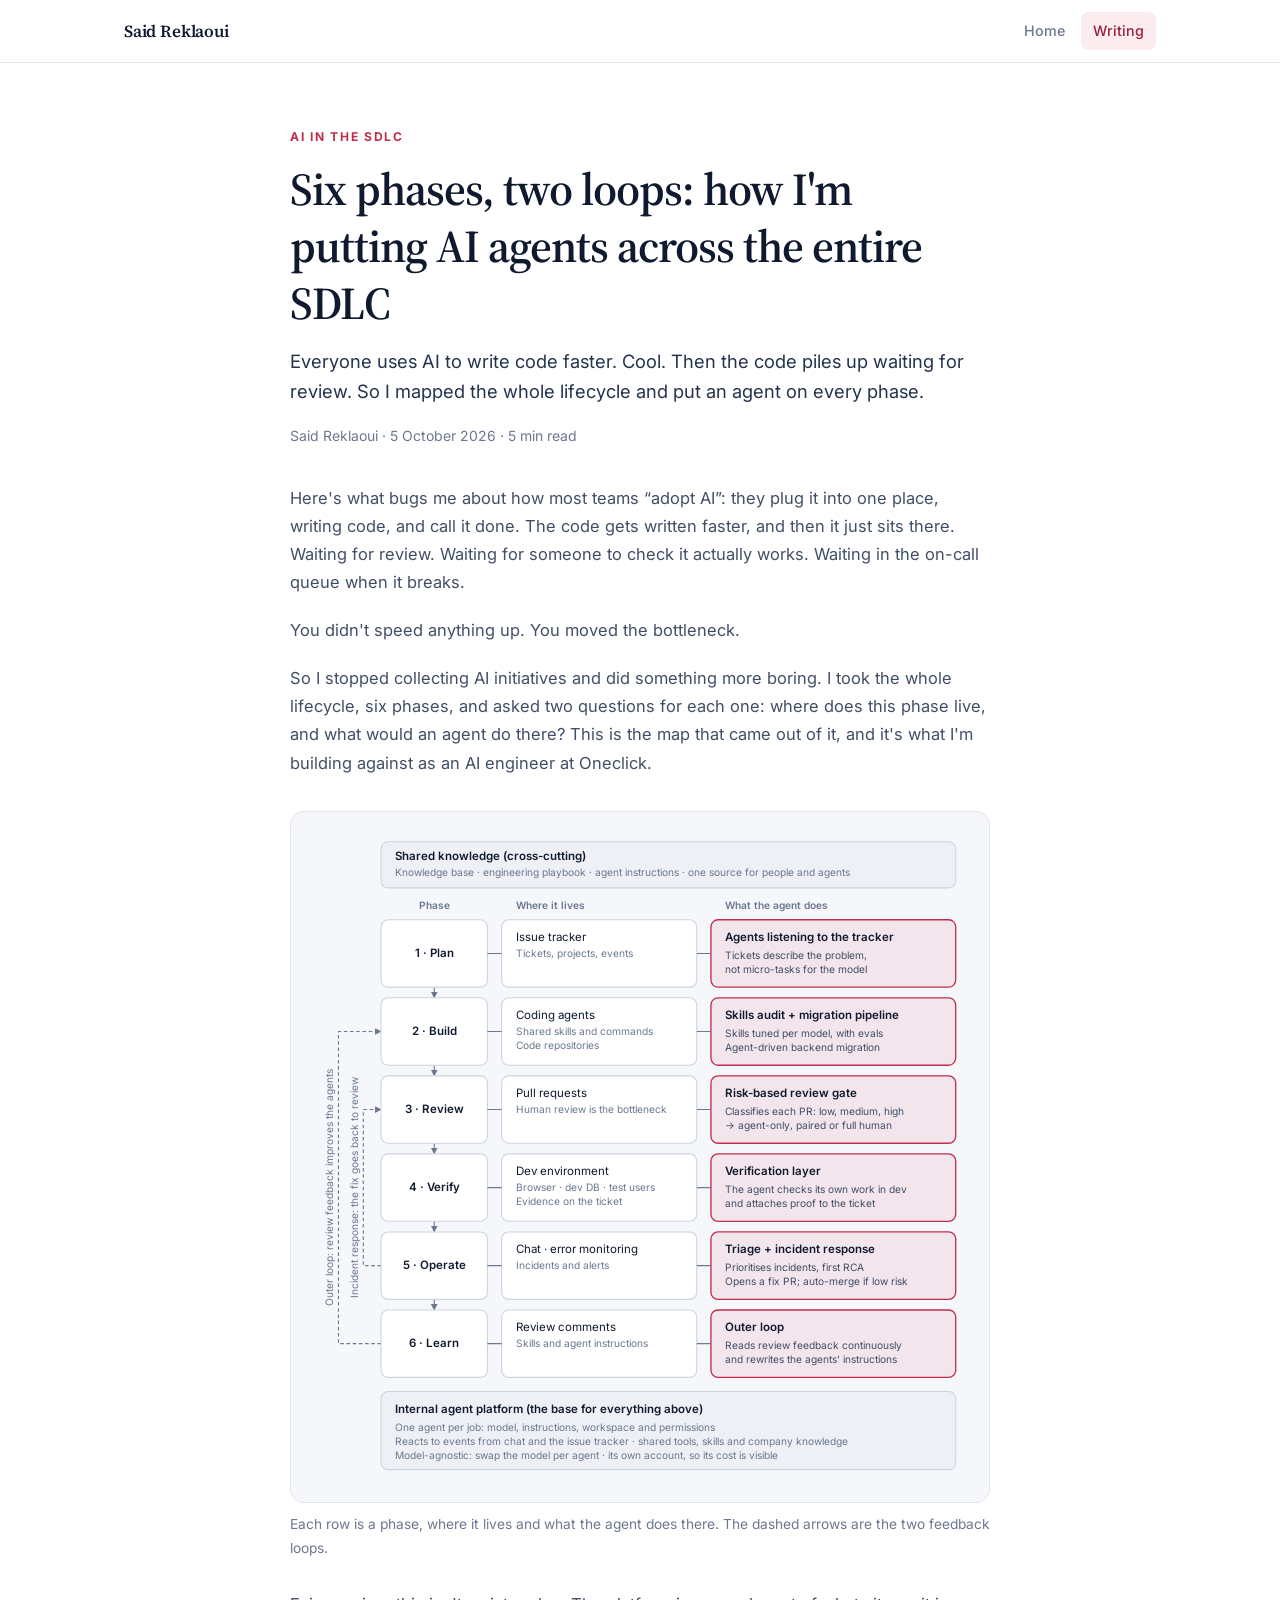
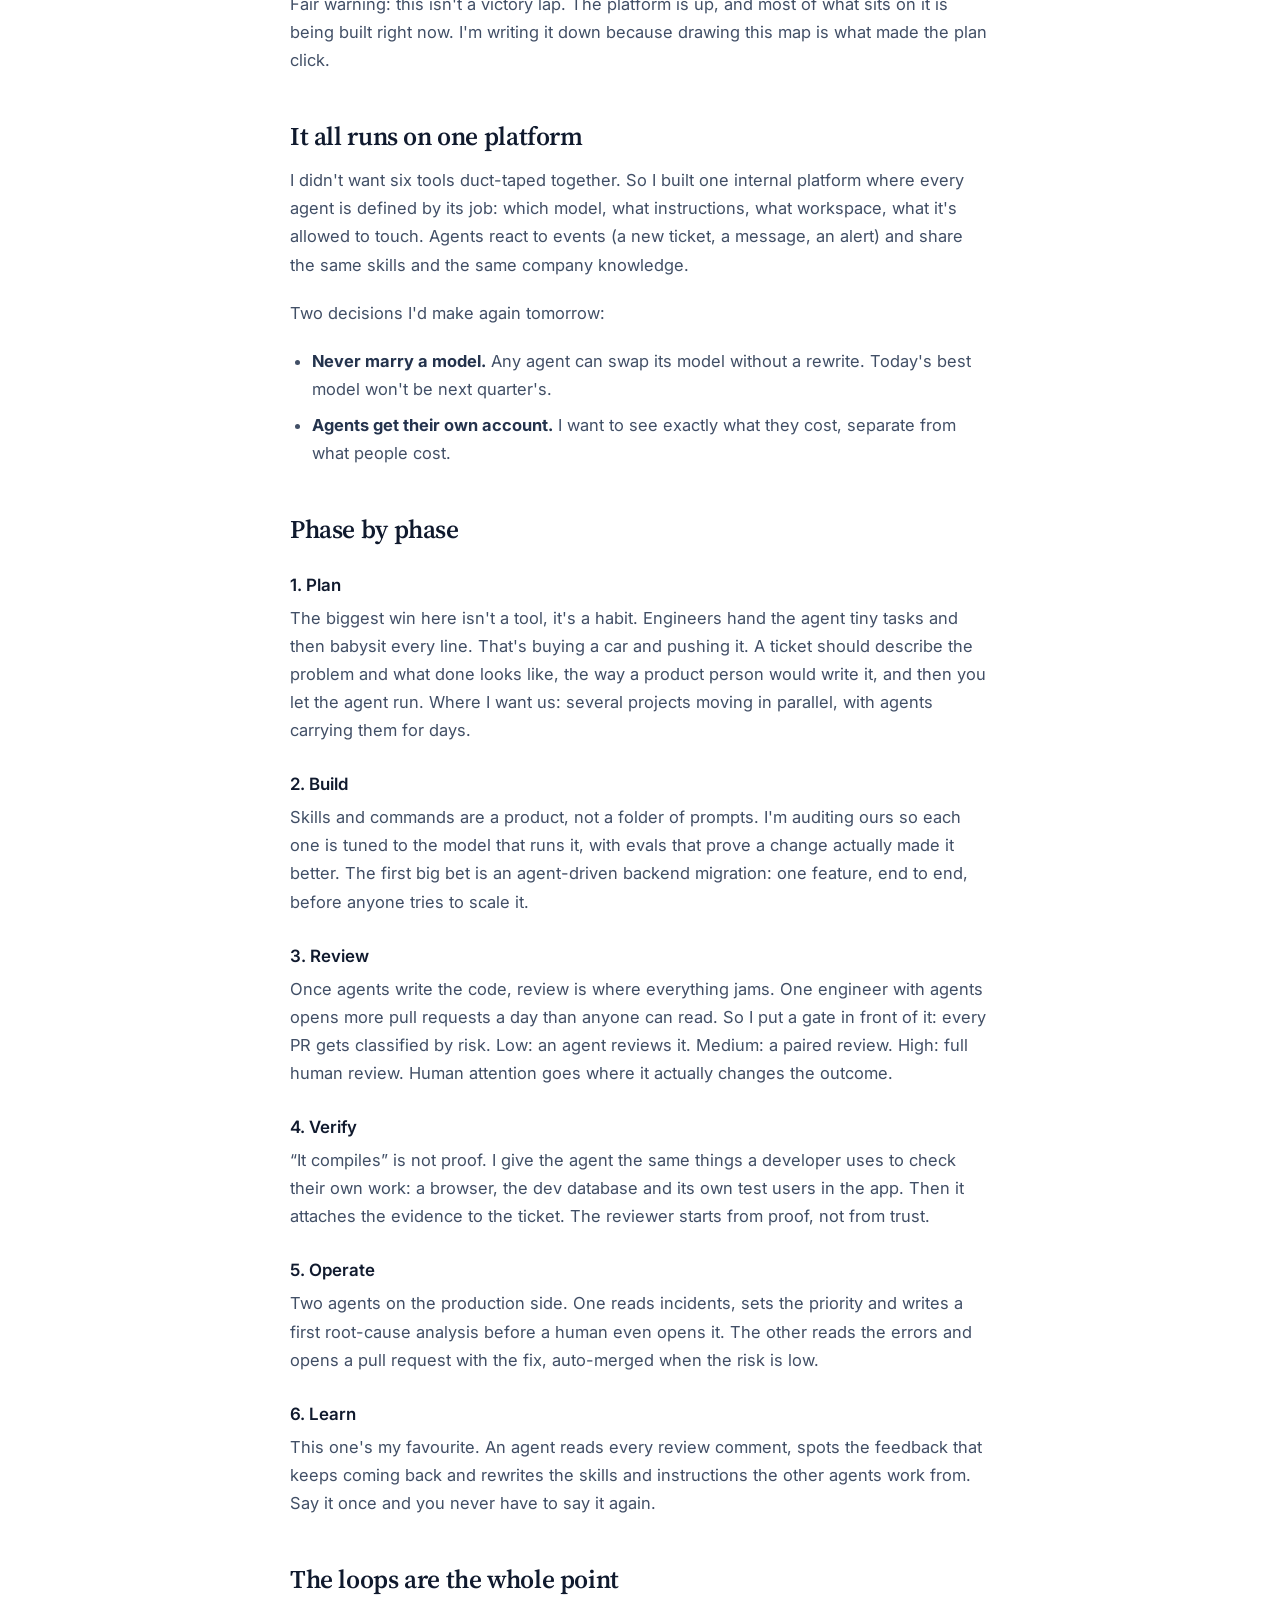
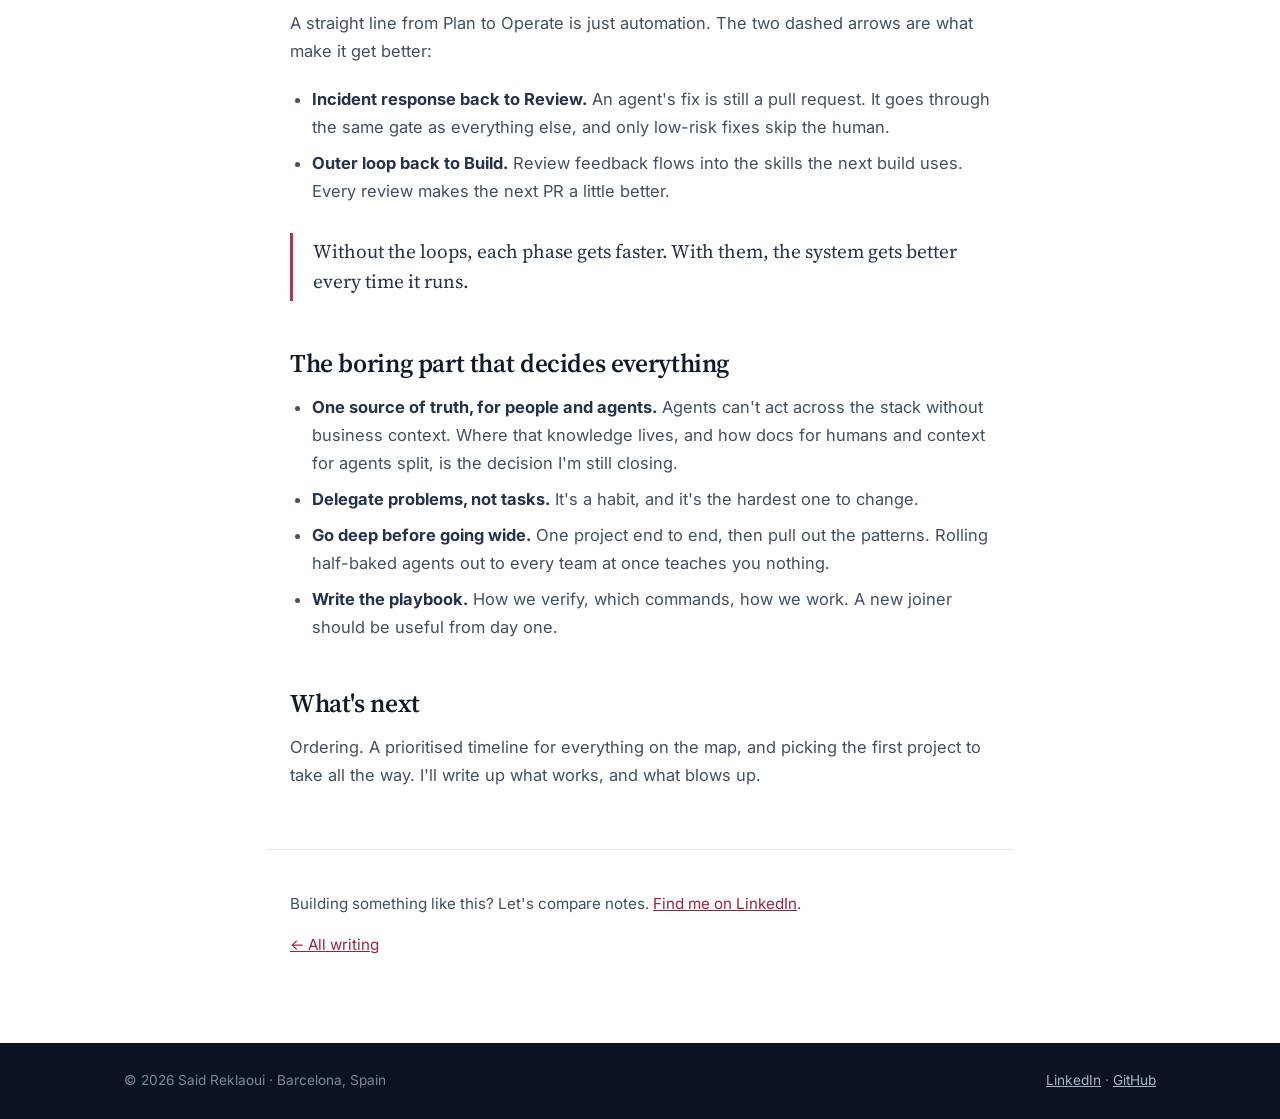
==== blog/ai-sdlc-map/index.html @ c000bada "Add blog with AI-SDLC post and reposition as AI Engineer - New /blog/ section (shared blog.css, ligh" ====
<!DOCTYPE html>
<html lang="en">
<head>
    <meta charset="UTF-8">
    <meta name="viewport" content="width=device-width, initial-scale=1.0">
    <title>Six phases, two loops: how I'm putting AI agents across the entire SDLC | Said Reklaoui</title>
    <meta name="description" content="Everyone uses AI to write code faster. Then the code piles up waiting for review. So I mapped the whole software lifecycle and put an agent on every phase.">
    <meta name="author" content="Said Reklaoui">
    <meta name="theme-color" content="#101a2e">
    <link rel="canonical" href="https://sreklaoui.github.io/blog/ai-sdlc-map/">
    <link rel="icon" href="../../favicon.ico" type="image/x-icon">

    <meta property="og:type" content="article">
    <meta property="og:title" content="Six phases, two loops: how I'm putting AI agents across the entire SDLC">
    <meta property="og:description" content="Using AI only to write code just moves the bottleneck. A map of the whole lifecycle, an agent on every phase, and the two loops that make it improve itself.">
    <meta property="og:url" content="https://sreklaoui.github.io/blog/ai-sdlc-map/">
    <meta property="og:image" content="https://sreklaoui.github.io/logos/profile-picture.png">
    <meta property="article:published_time" content="2026-10-05">
    <meta name="twitter:card" content="summary">

    <link rel="preconnect" href="https://fonts.googleapis.com">
    <link rel="preconnect" href="https://fonts.gstatic.com" crossorigin>
    <link href="https://fonts.googleapis.com/css2?family=Inter:wght@400;500;600;700&family=Source+Serif+4:opsz,wght@8..60,400;8..60,600;8..60,700&display=swap" rel="stylesheet">
    <link rel="stylesheet" href="../blog.css">

    <script type="application/ld+json">
    {
      "@context": "https://schema.org",
      "@type": "BlogPosting",
      "headline": "Six phases, two loops: how I'm putting AI agents across the entire SDLC",
      "datePublished": "2026-10-05",
      "author": { "@type": "Person", "name": "Said Reklaoui", "url": "https://sreklaoui.github.io/" },
      "mainEntityOfPage": "https://sreklaoui.github.io/blog/ai-sdlc-map/"
    }
    </script>
</head>
<body>
    <nav class="site-nav" aria-label="Main">
        <div class="wrap nav-inner">
            <a href="../../" class="nav-brand">Said Reklaoui</a>
            <ul class="nav-links">
                <li><a href="../../">Home</a></li>
                <li><a href="../" class="active">Writing</a></li>
            </ul>
        </div>
    </nav>

    <main>
        <article>
            <header class="wrap narrow post-head">
                <span class="eyebrow">AI in the SDLC</span>
                <h1>Six phases, two loops: how I'm putting AI agents across the entire SDLC</h1>
                <p class="post-dek">Everyone uses AI to write code faster. Cool. Then the code piles up waiting for review. So I mapped the whole lifecycle and put an agent on every phase.</p>
                <p class="post-meta">Said Reklaoui &middot; <time datetime="2026-10-05">5 October 2026</time> &middot; 5 min read</p>
            </header>

            <div class="wrap narrow prose">
                <p>Here's what bugs me about how most teams &ldquo;adopt AI&rdquo;: they plug it into one place, writing code, and call it done. The code gets written faster, and then it just sits there. Waiting for review. Waiting for someone to check it actually works. Waiting in the on-call queue when it breaks.</p>

                <p>You didn't speed anything up. You moved the bottleneck.</p>

                <p>So I stopped collecting AI initiatives and did something more boring. I took the whole lifecycle, six phases, and asked two questions for each one: where does this phase live, and what would an agent do there? This is the map that came out of it, and it's what I'm building against as an AI engineer at Oneclick.</p>

                <figure class="figure">
                    <div class="figure-frame">
                        <svg viewBox="0 0 760 752" role="img" aria-labelledby="map-title map-desc" font-family="Inter, -apple-system, BlinkMacSystemFont, 'Segoe UI', Roboto, sans-serif">
                            <title id="map-title">The AI-SDLC map</title>
                            <desc id="map-desc">Six phases in order: Plan, Build, Review, Verify, Operate, Learn. Each row lists what the phase touches and what the agent does there. A shared knowledge layer sits above all phases and an internal agent platform sits below them. Two feedback loops: incident response sends fix pull requests back to Review, and the outer loop sends review feedback back to Build.</desc>
                            <defs>
                                <marker id="map-arrow" viewBox="0 0 10 10" refX="9" refY="5" markerWidth="6" markerHeight="6" orient="auto-start-reverse"><path class="d-arrow" d="M0 0L10 5L0 10z"/></marker>
                            </defs>

                            <!-- Shared knowledge layer -->
                            <rect class="d-band" x="88" y="20" width="648" height="52" rx="8"/>
                            <text class="d-name" x="104" y="41">Shared knowledge (cross-cutting)</text>
                            <text class="d-quiet" x="104" y="59">Knowledge base &#183; engineering playbook &#183; agent instructions &#183; one source for people and agents</text>

                            <!-- Column headers -->
                            <text class="d-head" x="148" y="96" text-anchor="middle">Phase</text>
                            <text class="d-head" x="240" y="96">Where it lives</text>
                            <text class="d-head" x="476" y="96">What the agent does</text>

                            <!-- Phase order and the two loops -->
                            <g class="d-line">
                                <path d="M148 184V196" marker-end="url(#map-arrow)"/>
                                <path d="M148 272V284" marker-end="url(#map-arrow)"/>
                                <path d="M148 360V372" marker-end="url(#map-arrow)"/>
                                <path d="M148 448V460" marker-end="url(#map-arrow)"/>
                                <path d="M148 536V548" marker-end="url(#map-arrow)"/>
                            </g>
                            <path class="d-loop" d="M88 586H40V234H88" marker-end="url(#map-arrow)"/>
                            <path class="d-loop" d="M88 498H68V322H88" marker-end="url(#map-arrow)"/>
                            <text class="d-quiet" x="34" y="410" text-anchor="middle" transform="rotate(-90 34 410)">Outer loop: review feedback improves the agents</text>
                            <text class="d-quiet" x="62" y="410" text-anchor="middle" transform="rotate(-90 62 410)">Incident response: the fix goes back to review</text>

                            <!-- 1 Plan -->
                            <rect class="d-box" x="88" y="108" width="120" height="76" rx="8"/>
                            <rect class="d-box" x="224" y="108" width="220" height="76" rx="8"/>
                            <rect class="d-agent" x="460" y="108" width="276" height="76" rx="8"/>
                            <path class="d-line" d="M208 146H224M444 146H460"/>
                            <text class="d-name" x="148" y="150" text-anchor="middle">1 &#183; Plan</text>
                            <text class="d-text" x="240" y="132">Issue tracker</text>
                            <text class="d-quiet" x="240" y="150">Tickets, projects, events</text>
                            <text class="d-name" x="476" y="132">Agents listening to the tracker</text>
                            <text class="d-small" x="476" y="152">Tickets describe the problem,</text>
                            <text class="d-small" x="476" y="168">not micro-tasks for the model</text>

                            <!-- 2 Build -->
                            <rect class="d-box" x="88" y="196" width="120" height="76" rx="8"/>
                            <rect class="d-box" x="224" y="196" width="220" height="76" rx="8"/>
                            <rect class="d-agent" x="460" y="196" width="276" height="76" rx="8"/>
                            <path class="d-line" d="M208 234H224M444 234H460"/>
                            <text class="d-name" x="148" y="238" text-anchor="middle">2 &#183; Build</text>
                            <text class="d-text" x="240" y="220">Coding agents</text>
                            <text class="d-quiet" x="240" y="238">Shared skills and commands</text>
                            <text class="d-quiet" x="240" y="254">Code repositories</text>
                            <text class="d-name" x="476" y="220">Skills audit + migration pipeline</text>
                            <text class="d-small" x="476" y="240">Skills tuned per model, with evals</text>
                            <text class="d-small" x="476" y="256">Agent-driven backend migration</text>

                            <!-- 3 Review -->
                            <rect class="d-box" x="88" y="284" width="120" height="76" rx="8"/>
                            <rect class="d-box" x="224" y="284" width="220" height="76" rx="8"/>
                            <rect class="d-agent" x="460" y="284" width="276" height="76" rx="8"/>
                            <path class="d-line" d="M208 322H224M444 322H460"/>
                            <text class="d-name" x="148" y="326" text-anchor="middle">3 &#183; Review</text>
                            <text class="d-text" x="240" y="308">Pull requests</text>
                            <text class="d-quiet" x="240" y="326">Human review is the bottleneck</text>
                            <text class="d-name" x="476" y="308">Risk-based review gate</text>
                            <text class="d-small" x="476" y="328">Classifies each PR: low, medium, high</text>
                            <text class="d-small" x="476" y="344">&#8594; agent-only, paired or full human</text>

                            <!-- 4 Verify -->
                            <rect class="d-box" x="88" y="372" width="120" height="76" rx="8"/>
                            <rect class="d-box" x="224" y="372" width="220" height="76" rx="8"/>
                            <rect class="d-agent" x="460" y="372" width="276" height="76" rx="8"/>
                            <path class="d-line" d="M208 410H224M444 410H460"/>
                            <text class="d-name" x="148" y="414" text-anchor="middle">4 &#183; Verify</text>
                            <text class="d-text" x="240" y="396">Dev environment</text>
                            <text class="d-quiet" x="240" y="414">Browser &#183; dev DB &#183; test users</text>
                            <text class="d-quiet" x="240" y="430">Evidence on the ticket</text>
                            <text class="d-name" x="476" y="396">Verification layer</text>
                            <text class="d-small" x="476" y="416">The agent checks its own work in dev</text>
                            <text class="d-small" x="476" y="432">and attaches proof to the ticket</text>

                            <!-- 5 Operate -->
                            <rect class="d-box" x="88" y="460" width="120" height="76" rx="8"/>
                            <rect class="d-box" x="224" y="460" width="220" height="76" rx="8"/>
                            <rect class="d-agent" x="460" y="460" width="276" height="76" rx="8"/>
                            <path class="d-line" d="M208 498H224M444 498H460"/>
                            <text class="d-name" x="148" y="502" text-anchor="middle">5 &#183; Operate</text>
                            <text class="d-text" x="240" y="484">Chat &#183; error monitoring</text>
                            <text class="d-quiet" x="240" y="502">Incidents and alerts</text>
                            <text class="d-name" x="476" y="484">Triage + incident response</text>
                            <text class="d-small" x="476" y="504">Prioritises incidents, first RCA</text>
                            <text class="d-small" x="476" y="520">Opens a fix PR; auto-merge if low risk</text>

                            <!-- 6 Learn -->
                            <rect class="d-box" x="88" y="548" width="120" height="76" rx="8"/>
                            <rect class="d-box" x="224" y="548" width="220" height="76" rx="8"/>
                            <rect class="d-agent" x="460" y="548" width="276" height="76" rx="8"/>
                            <path class="d-line" d="M208 586H224M444 586H460"/>
                            <text class="d-name" x="148" y="590" text-anchor="middle">6 &#183; Learn</text>
                            <text class="d-text" x="240" y="572">Review comments</text>
                            <text class="d-quiet" x="240" y="590">Skills and agent instructions</text>
                            <text class="d-name" x="476" y="572">Outer loop</text>
                            <text class="d-small" x="476" y="592">Reads review feedback continuously</text>
                            <text class="d-small" x="476" y="608">and rewrites the agents' instructions</text>

                            <!-- Platform -->
                            <rect class="d-band" x="88" y="640" width="648" height="88" rx="8"/>
                            <text class="d-name" x="104" y="664">Internal agent platform (the base for everything above)</text>
                            <text class="d-quiet" x="104" y="684">One agent per job: model, instructions, workspace and permissions</text>
                            <text class="d-quiet" x="104" y="700">Reacts to events from chat and the issue tracker &#183; shared tools, skills and company knowledge</text>
                            <text class="d-quiet" x="104" y="716">Model-agnostic: swap the model per agent &#183; its own account, so its cost is visible</text>
                        </svg>
                    </div>
                    <figcaption>Each row is a phase, where it lives and what the agent does there. The dashed arrows are the two feedback loops.</figcaption>
                </figure>

                <p>Fair warning: this isn't a victory lap. The platform is up, and most of what sits on it is being built right now. I'm writing it down because drawing this map is what made the plan click.</p>

                <h2>It all runs on one platform</h2>
                <p>I didn't want six tools duct-taped together. So I built one internal platform where every agent is defined by its job: which model, what instructions, what workspace, what it's allowed to touch. Agents react to events (a new ticket, a message, an alert) and share the same skills and the same company knowledge.</p>
                <p>Two decisions I'd make again tomorrow:</p>
                <ul>
                    <li><strong>Never marry a model.</strong> Any agent can swap its model without a rewrite. Today's best model won't be next quarter's.</li>
                    <li><strong>Agents get their own account.</strong> I want to see exactly what they cost, separate from what people cost.</li>
                </ul>

                <h2>Phase by phase</h2>

                <h3>1. Plan</h3>
                <p>The biggest win here isn't a tool, it's a habit. Engineers hand the agent tiny tasks and then babysit every line. That's buying a car and pushing it. A ticket should describe the problem and what done looks like, the way a product person would write it, and then you let the agent run. Where I want us: several projects moving in parallel, with agents carrying them for days.</p>

                <h3>2. Build</h3>
                <p>Skills and commands are a product, not a folder of prompts. I'm auditing ours so each one is tuned to the model that runs it, with evals that prove a change actually made it better. The first big bet is an agent-driven backend migration: one feature, end to end, before anyone tries to scale it.</p>

                <h3>3. Review</h3>
                <p>Once agents write the code, review is where everything jams. One engineer with agents opens more pull requests a day than anyone can read. So I put a gate in front of it: every PR gets classified by risk. Low: an agent reviews it. Medium: a paired review. High: full human review. Human attention goes where it actually changes the outcome.</p>

                <h3>4. Verify</h3>
                <p>&ldquo;It compiles&rdquo; is not proof. I give the agent the same things a developer uses to check their own work: a browser, the dev database and its own test users in the app. Then it attaches the evidence to the ticket. The reviewer starts from proof, not from trust.</p>

                <h3>5. Operate</h3>
                <p>Two agents on the production side. One reads incidents, sets the priority and writes a first root-cause analysis before a human even opens it. The other reads the errors and opens a pull request with the fix, auto-merged when the risk is low.</p>

                <h3>6. Learn</h3>
                <p>This one's my favourite. An agent reads every review comment, spots the feedback that keeps coming back and rewrites the skills and instructions the other agents work from. Say it once and you never have to say it again.</p>

                <h2>The loops are the whole point</h2>
                <p>A straight line from Plan to Operate is just automation. The two dashed arrows are what make it get better:</p>
                <ul>
                    <li><strong>Incident response back to Review.</strong> An agent's fix is still a pull request. It goes through the same gate as everything else, and only low-risk fixes skip the human.</li>
                    <li><strong>Outer loop back to Build.</strong> Review feedback flows into the skills the next build uses. Every review makes the next PR a little better.</li>
                </ul>
                <blockquote>Without the loops, each phase gets faster. With them, the system gets better every time it runs.</blockquote>

                <h2>The boring part that decides everything</h2>
                <ul>
                    <li><strong>One source of truth, for people and agents.</strong> Agents can't act across the stack without business context. Where that knowledge lives, and how docs for humans and context for agents split, is the decision I'm still closing.</li>
                    <li><strong>Delegate problems, not tasks.</strong> It's a habit, and it's the hardest one to change.</li>
                    <li><strong>Go deep before going wide.</strong> One project end to end, then pull out the patterns. Rolling half-baked agents out to every team at once teaches you nothing.</li>
                    <li><strong>Write the playbook.</strong> How we verify, which commands, how we work. A new joiner should be useful from day one.</li>
                </ul>

                <h2>What's next</h2>
                <p>Ordering. A prioritised timeline for everything on the map, and picking the first project to take all the way. I'll write up what works, and what blows up.</p>
            </div>

            <div class="wrap narrow post-foot">
                <p>Building something like this? Let's compare notes. <a href="https://www.linkedin.com/in/said-reklaoui-chouaibi-14b42b33" target="_blank" rel="noopener">Find me on LinkedIn</a>.</p>
                <p><a href="../">&larr; All writing</a></p>
            </div>
        </article>
    </main>

    <footer class="site-footer">
        <div class="wrap footer-inner">
            <span>&copy; 2026 Said Reklaoui &middot; Barcelona, Spain</span>
            <span><a href="https://www.linkedin.com/in/said-reklaoui-chouaibi-14b42b33" target="_blank" rel="noopener">LinkedIn</a> &middot; <a href="https://github.com/sreklaoui" target="_blank" rel="noopener">GitHub</a></span>
        </div>
    </footer>
</body>
</html>
---- blog/blog.css ----
/* Shared styles for the blog pages. Tokens mirror the home page. */
:root {
    --ink: #101a2e;
    --ink-soft: #24334d;
    --body: #414f66;
    --muted: #6b7890;
    --line: #e2e6ed;
    --line-strong: #cdd4e0;
    --surface: #ffffff;
    --surface-alt: #f6f7fa;
    --surface-sunk: #eef0f5;
    --accent: #c02e4c;
    --accent-soft: rgba(192, 46, 76, 0.09);
    --accent-ink: #9b213b;
    --radius: 14px;
    --shadow-sm: 0 1px 2px rgba(16, 26, 46, 0.05), 0 1px 3px rgba(16, 26, 46, 0.04);
    --shadow-md: 0 4px 6px -2px rgba(16, 26, 46, 0.05), 0 12px 28px -8px rgba(16, 26, 46, 0.12);
    --maxw: 1080px;
    --measure: 700px;
    --sans: 'Inter', -apple-system, BlinkMacSystemFont, 'Segoe UI', Roboto, Helvetica, Arial, sans-serif;
    --serif: 'Source Serif 4', Georgia, 'Times New Roman', serif;
}

*, *::before, *::after { box-sizing: border-box; }
html { -webkit-text-size-adjust: 100%; }

body {
    margin: 0;
    font-family: var(--sans);
    font-size: 16.5px;
    line-height: 1.7;
    color: var(--body);
    background: var(--surface);
    -webkit-font-smoothing: antialiased;
}

img { max-width: 100%; display: block; }
a { color: var(--accent-ink); }
a:hover { color: var(--accent); }
:focus-visible { outline: 2px solid var(--accent); outline-offset: 3px; border-radius: 4px; }
h1, h2, h3 { color: var(--ink); margin: 0; line-height: 1.25; font-weight: 600; }

.wrap { width: 100%; max-width: var(--maxw); margin: 0 auto; padding: 0 24px; }
.narrow { max-width: calc(var(--measure) + 48px); }

/* ---------- Navigation ---------- */
.site-nav {
    position: sticky; top: 0; z-index: 100;
    background: rgba(255, 255, 255, 0.9);
    backdrop-filter: saturate(150%) blur(10px);
    -webkit-backdrop-filter: saturate(150%) blur(10px);
    border-bottom: 1px solid var(--line);
}
.nav-inner { display: flex; align-items: center; justify-content: space-between; gap: 24px; height: 62px; }
.nav-brand {
    font-family: var(--serif); font-size: 1.06rem; font-weight: 600;
    color: var(--ink); letter-spacing: -0.01em; white-space: nowrap; text-decoration: none;
}
.nav-links { display: flex; align-items: center; gap: 4px; list-style: none; margin: 0; padding: 0; }
.nav-links a {
    display: block; padding: 7px 12px; border-radius: 7px;
    font-size: 0.895rem; font-weight: 500; color: var(--muted); text-decoration: none;
}
.nav-links a:hover { color: var(--ink); background: var(--surface-sunk); }
.nav-links a.active { color: var(--accent-ink); background: var(--accent-soft); }

/* ---------- Blog index ---------- */
.page-head { padding-top: 64px; padding-bottom: 28px; }
.eyebrow {
    display: block; font-size: 0.755rem; font-weight: 700;
    letter-spacing: 0.14em; text-transform: uppercase; color: var(--accent); margin-bottom: 13px;
}
.page-head h1 {
    font-family: var(--serif); font-size: clamp(2rem, 5vw, 2.7rem);
    letter-spacing: -0.02em; margin-bottom: 12px;
}
.page-head p { margin: 0; font-size: 1.05rem; max-width: 60ch; }

.post-list { list-style: none; margin: 0; padding: 0 0 80px; display: grid; gap: 18px; }
.post-card {
    display: block; padding: 26px 26px 24px; border: 1px solid var(--line);
    border-radius: var(--radius); background: var(--surface); text-decoration: none; color: inherit;
    transition: border-color 0.2s ease, box-shadow 0.2s ease, transform 0.2s ease;
}
.post-card:hover { border-color: var(--line-strong); box-shadow: var(--shadow-md); transform: translateY(-2px); color: inherit; }
.post-card time { font-size: 0.815rem; font-weight: 600; letter-spacing: 0.04em; color: var(--muted); }
.post-card h2 { font-family: var(--serif); font-size: 1.4rem; letter-spacing: -0.012em; margin: 6px 0 8px; }
.post-card p { margin: 0; font-size: 0.95rem; color: var(--muted); }

/* ---------- Article ---------- */
.post-head { padding-top: 64px; padding-bottom: 8px; }
.post-head h1 {
    font-family: var(--serif); font-size: clamp(2rem, 5.2vw, 2.85rem);
    letter-spacing: -0.022em; margin-bottom: 16px;
}
.post-dek { font-size: 1.15rem; line-height: 1.6; color: var(--ink-soft); margin: 0 0 18px; }
.post-meta { font-size: 0.875rem; color: var(--muted); margin: 0; }

.prose { padding-top: 28px; padding-bottom: 40px; }
.prose p { margin: 0 0 20px; }
.prose h2 {
    font-family: var(--serif); font-size: 1.6rem; letter-spacing: -0.015em;
    margin: 46px 0 14px;
}
.prose h3 { font-size: 1.06rem; margin: 30px 0 8px; }
.prose ul, .prose ol { margin: 0 0 20px; padding-left: 22px; }
.prose li { margin-bottom: 8px; }
.prose strong { color: var(--ink-soft); }
.prose blockquote {
    margin: 28px 0; padding: 4px 0 4px 20px; border-left: 3px solid var(--accent);
    font-family: var(--serif); font-size: 1.2rem; line-height: 1.55; color: var(--ink-soft);
}

/* The diagram is wider than the text column; on narrow screens it scrolls inside its own frame. */
.figure { margin: 34px 0 30px; }
.figure-frame {
    overflow-x: auto; border: 1px solid var(--line); border-radius: var(--radius);
    background: var(--surface-alt); padding: 12px;
}
.figure svg { display: block; width: 100%; min-width: 640px; height: auto; }
.figure figcaption { font-size: 0.86rem; color: var(--muted); margin-top: 10px; }

.post-foot { border-top: 1px solid var(--line); padding-top: 26px; padding-bottom: 70px; font-size: 0.95rem; }

/* Diagram parts, coloured from the tokens so they follow the theme. */
.d-box { fill: var(--surface); stroke: var(--line-strong); stroke-width: 1.25; }
.d-agent { fill: var(--accent-soft); stroke: var(--accent); stroke-width: 1.5; }
.d-band { fill: var(--surface-sunk); stroke: var(--line-strong); stroke-width: 1.25; }
.d-line { fill: none; stroke: var(--muted); stroke-width: 1.25; }
.d-loop { fill: none; stroke: var(--muted); stroke-width: 1.25; stroke-dasharray: 4 3; }
.d-arrow { fill: var(--muted); }
.d-name { fill: var(--ink); font-weight: 600; font-size: 13px; }
.d-text { fill: var(--ink); font-size: 13px; }
.d-small { fill: var(--body); font-size: 11.5px; }
.d-quiet { fill: var(--muted); font-size: 11.5px; }
.d-head { fill: var(--muted); font-size: 11.5px; font-weight: 600; }

/* ---------- Footer ---------- */
.site-footer { background: #0b1322; color: #7a879f; padding: 26px 0; font-size: 0.855rem; }
.footer-inner { display: flex; flex-wrap: wrap; align-items: center; justify-content: space-between; gap: 12px; }
.site-footer a { color: #a9b5cc; }

@media (prefers-color-scheme: dark) {
    :root {
        --ink: #eef1f7;
        --ink-soft: #cdd5e4;
        --body: #a7b2c6;
        --muted: #8592aa;
        --line: #263145;
        --line-strong: #364461;
        --surface: #121a29;
        --surface-alt: #0d1420;
        --surface-sunk: #1b2434;
        --accent: #e05070;
        --accent-soft: rgba(224, 80, 112, 0.14);
        --accent-ink: #f18ba2;
        --shadow-sm: 0 1px 3px rgba(0, 0, 0, 0.4);
        --shadow-md: 0 12px 30px -10px rgba(0, 0, 0, 0.6);
    }
    .site-nav { background: rgba(18, 26, 41, 0.9); }
    .site-footer { background: #080e19; }
}

@media (max-width: 560px) {
    .nav-links a { padding: 7px 8px; }
    .page-head, .post-head { padding-top: 44px; }
}
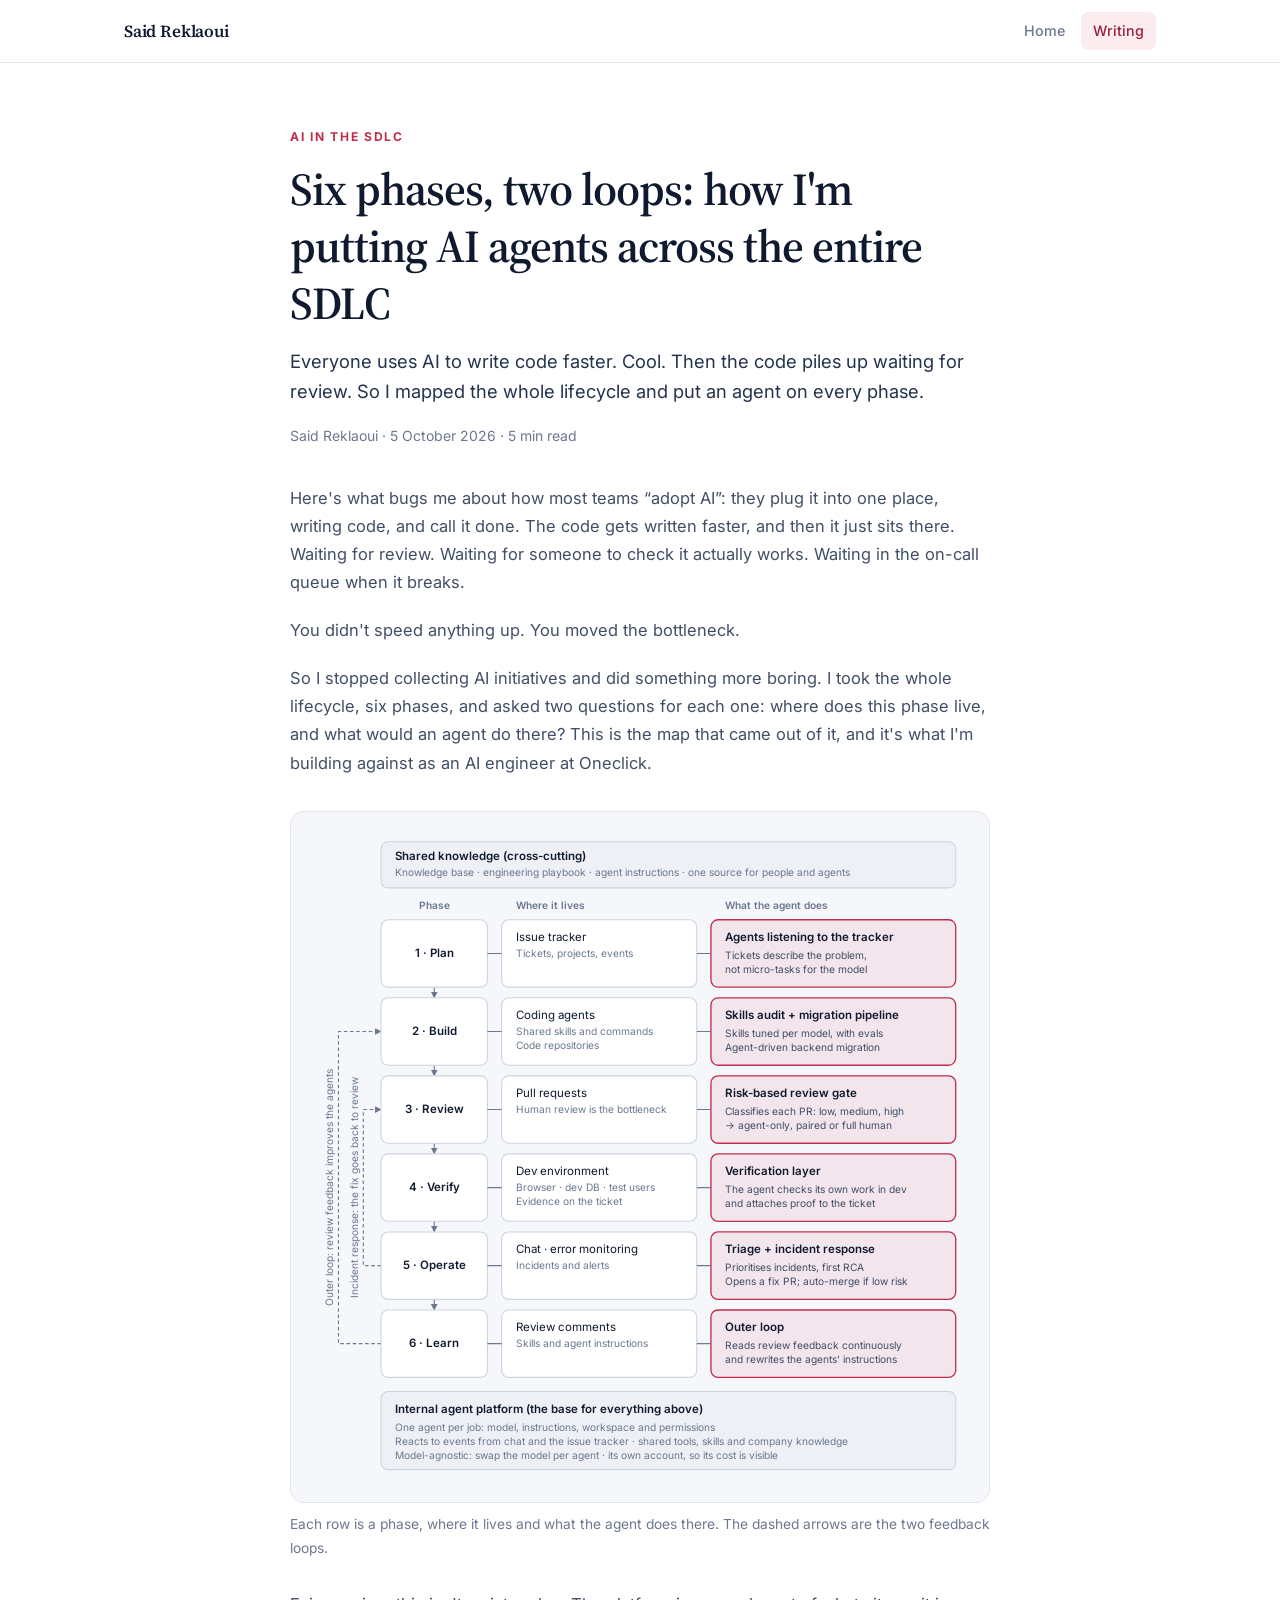
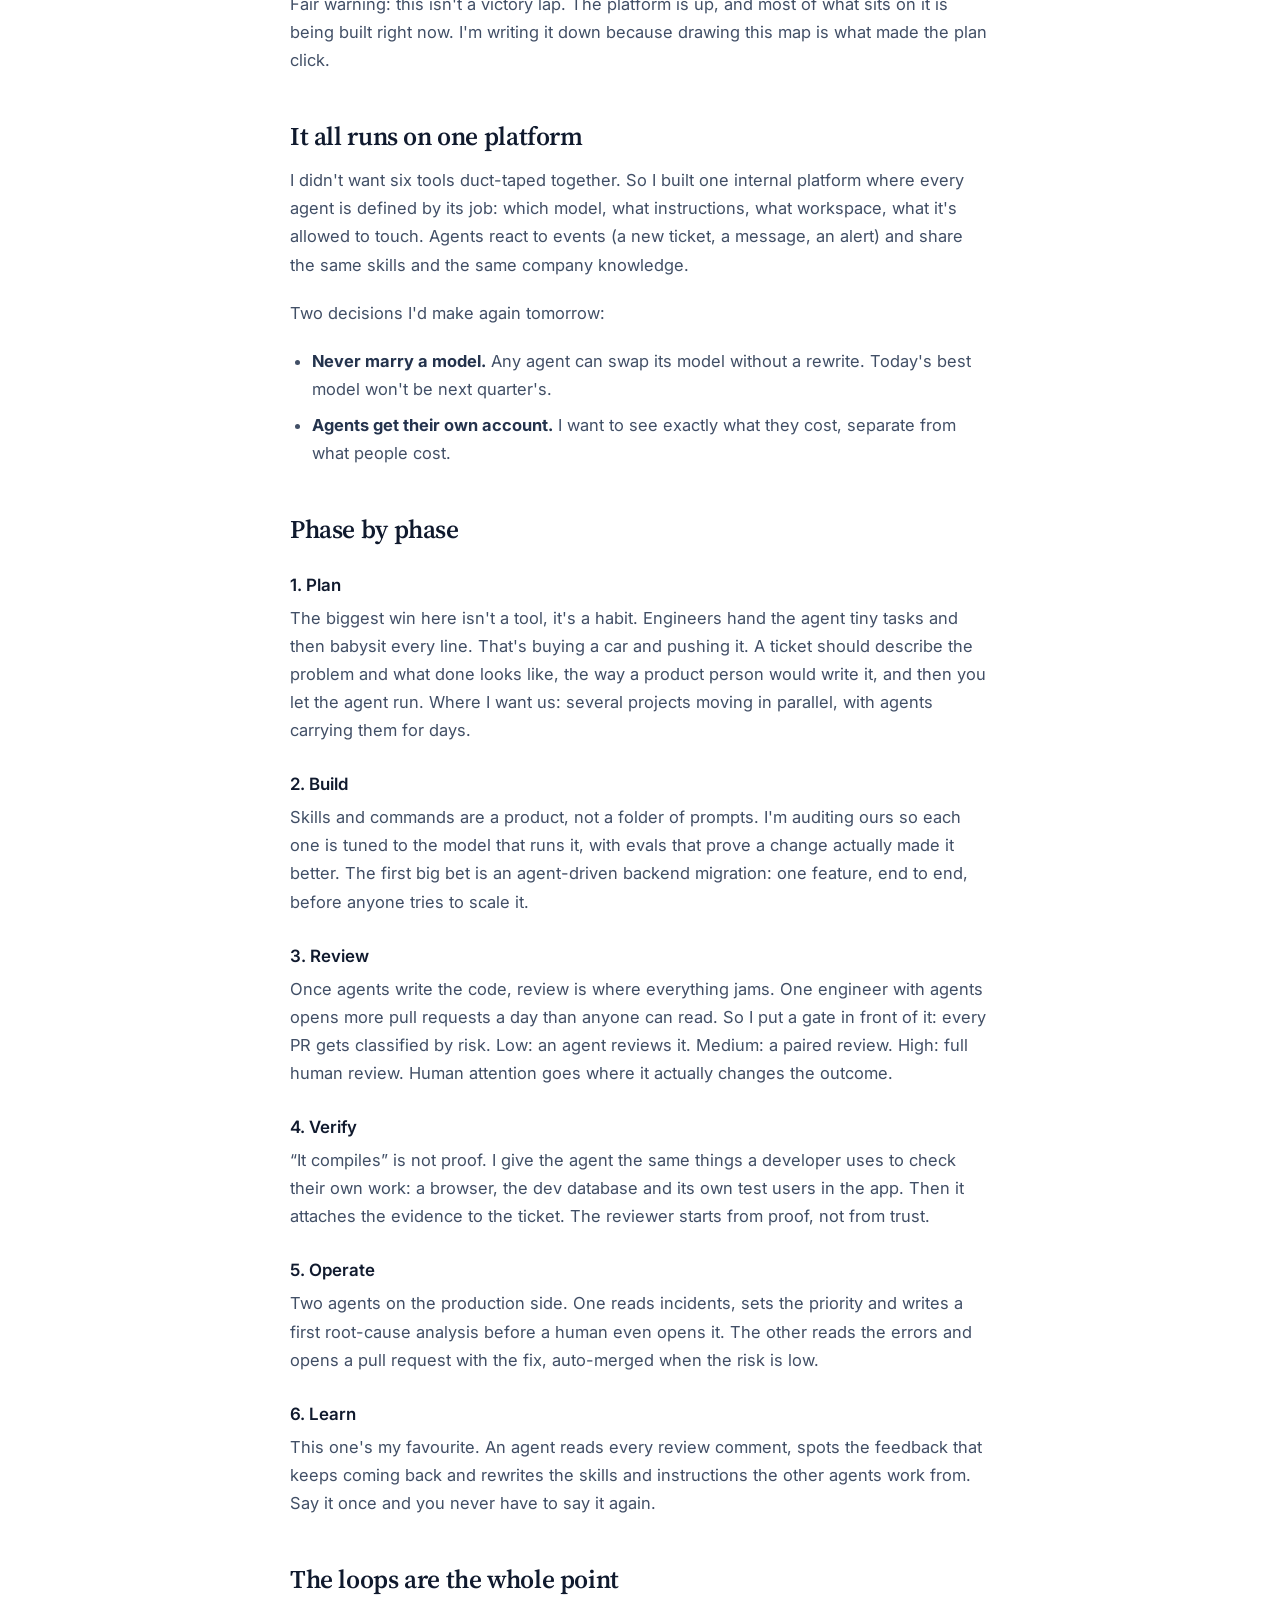
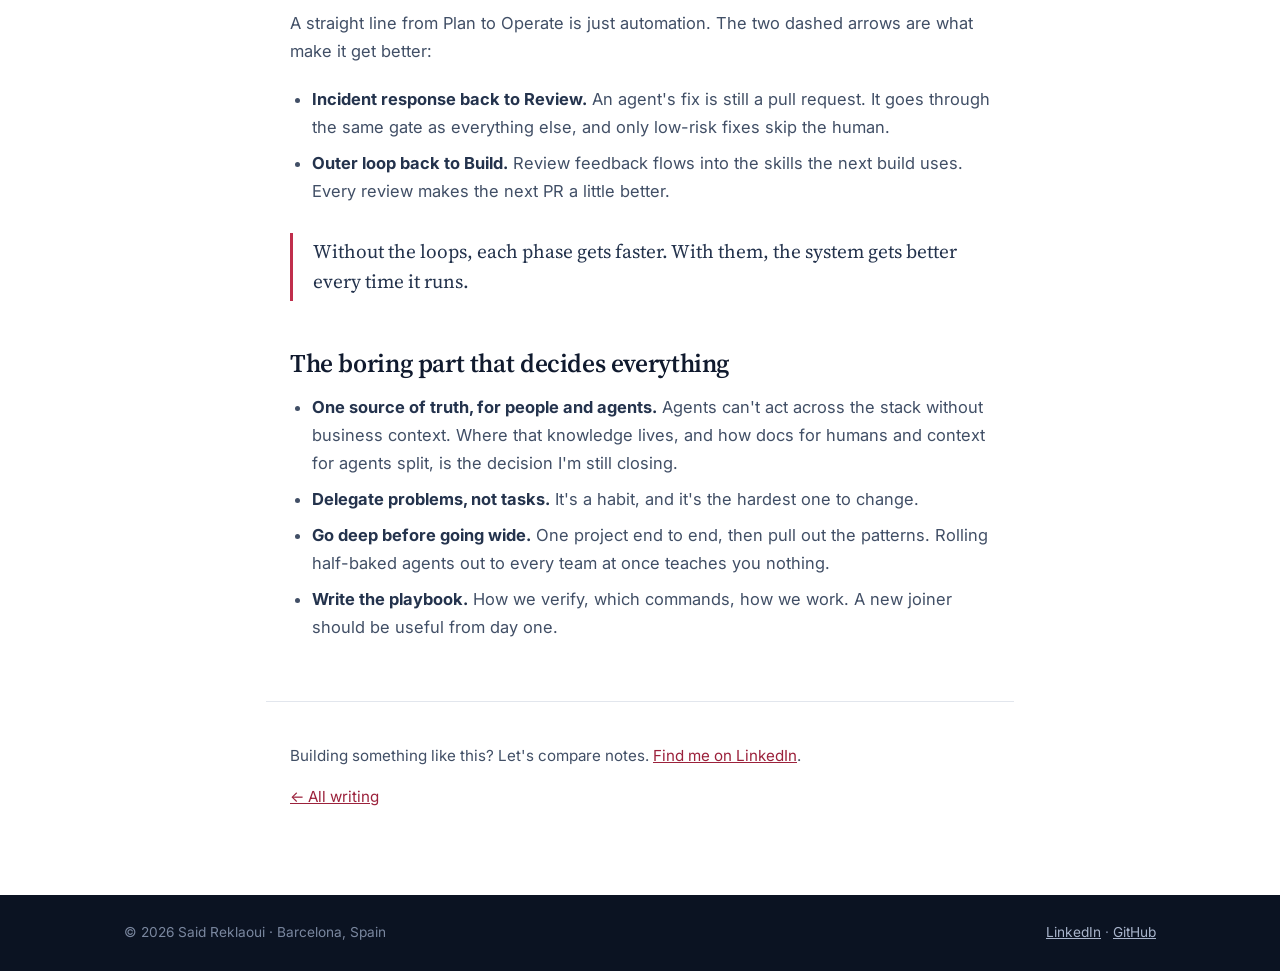
==== commit 177e154e: "Remove What's next section from AI-SDLC post Co-Authored-By: Claude Opus 5.5 <noreply@anthropic.com>" ====
--- a/blog/ai-sdlc-map/index.html
+++ b/blog/ai-sdlc-map/index.html
@@ -223,9 +223,6 @@
                     <li><strong>Go deep before going wide.</strong> One project end to end, then pull out the patterns. Rolling half-baked agents out to every team at once teaches you nothing.</li>
                     <li><strong>Write the playbook.</strong> How we verify, which commands, how we work. A new joiner should be useful from day one.</li>
                 </ul>
-
-                <h2>What's next</h2>
-                <p>Ordering. A prioritised timeline for everything on the map, and picking the first project to take all the way. I'll write up what works, and what blows up.</p>
             </div>
 
             <div class="wrap narrow post-foot">
